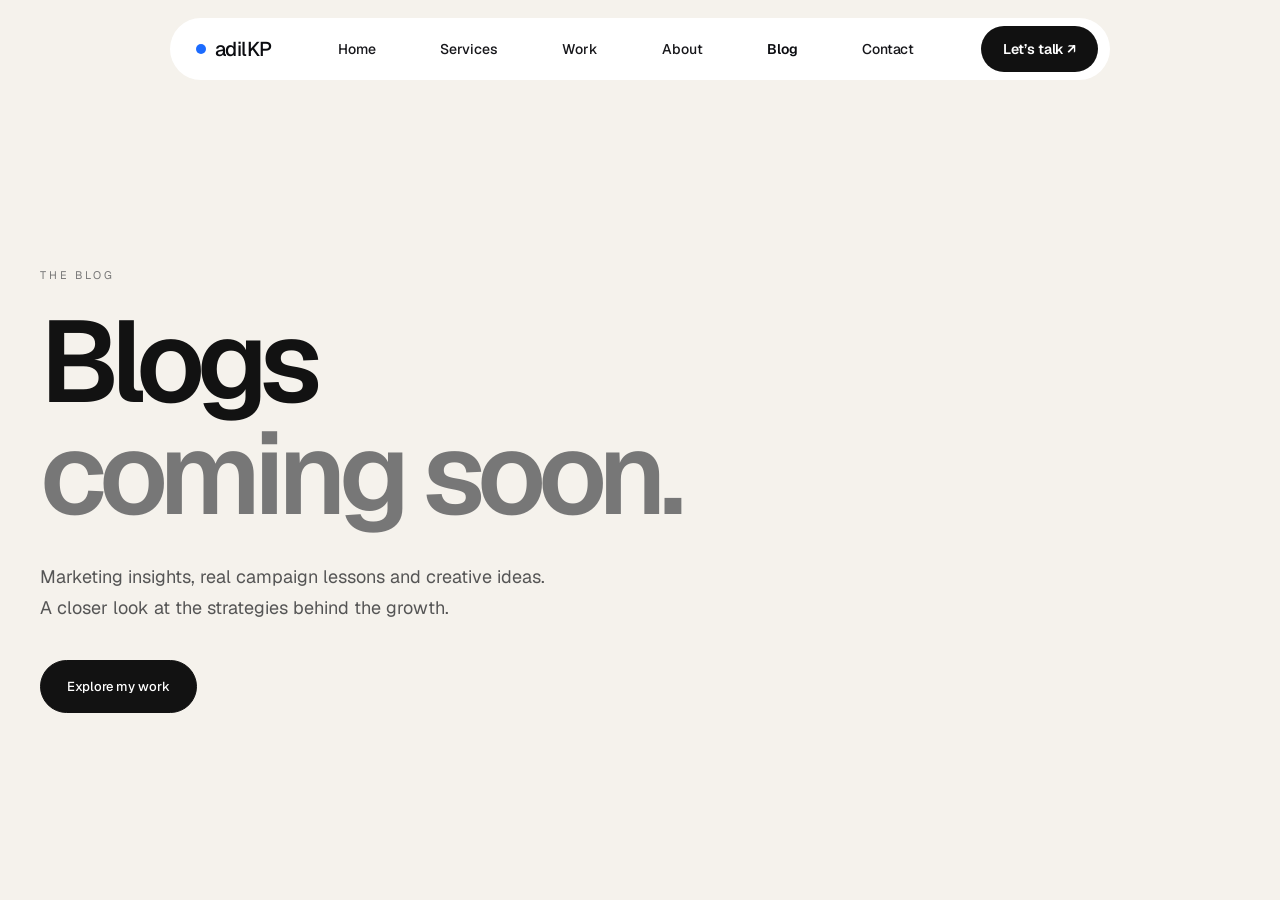
==== blog/index.html @ 47e691b7 "Update portfolio pages and soften profile card glow" ====
<!doctype html>
<html lang="en">
<head>
  <meta charset="utf-8">
  <meta name="viewport" content="width=device-width,initial-scale=1">
  <base href="/">
  <title>Blog — Mohammed Adil KP</title>
  <meta name="description" content="Marketing insights, campaign lessons and creative ideas from Mohammed Adil KP. Blogs coming soon.">
  <link rel="canonical" href="https://adilkp.vercel.app/blog">
  <link rel="icon" href="assets/favicon.svg" type="image/svg+xml">
  <link rel="stylesheet" href="css/style.css?v=18">
  <link rel="preload" href="assets/fonts/geist-variable.ttf" as="font" type="font/ttf" crossorigin>
  <script defer src="js/blog.js"></script>
</head>
<body class="home-page blog-page">
  <a class="skip-link" href="#main">Skip to content</a>
    <header class="floating-header" id="site-header">
    <div class="header-pill-inner">
      <a class="brand-pill" href="/" aria-label="Adil KP home">
        <span class="brand-dot" aria-hidden="true"></span>
        <span class="brand-text">adilKP</span>
      </a>

      <nav class="nav-pill-track" id="navigation" aria-label="Main navigation">
        <span class="nav-hover-box" aria-hidden="true"></span>
        <a href="/" class="nav-link">Home</a>
        <a href="/services" class="nav-link">Services</a>
        <a href="/work" class="nav-link">Work</a>
        <a href="/about" class="nav-link">About</a>
        <a href="/blog" class="nav-link" aria-current="page">Blog</a>
        <a href="/contact" class="nav-link">Contact</a>
      </nav>

      <div class="header-cta-wrap">
        <a href="/contact" class="header-cta-btn">Let’s talk ↗</a>
        <button class="mobile-toggle" aria-label="Toggle navigation" aria-expanded="false" aria-controls="navigation">
          <span></span><span></span><span></span>
        </button>
      </div>
    </div>
  </header>
  <main id="main">
    <section class="blog-hero" aria-labelledby="blog-heading">
      <div class="wrap">
        <p class="growth-services-eyebrow">THE BLOG</p>
        <h1 id="blog-heading">Blogs<br><span>coming soon.</span></h1>
        <p class="blog-hero-description">Marketing insights, real campaign lessons and creative ideas.<br>A closer look at the strategies behind the growth.</p>
        <a class="button" href="/work">Explore my work</a>
      </div>
    </section>
  </main>
</body>
</html>
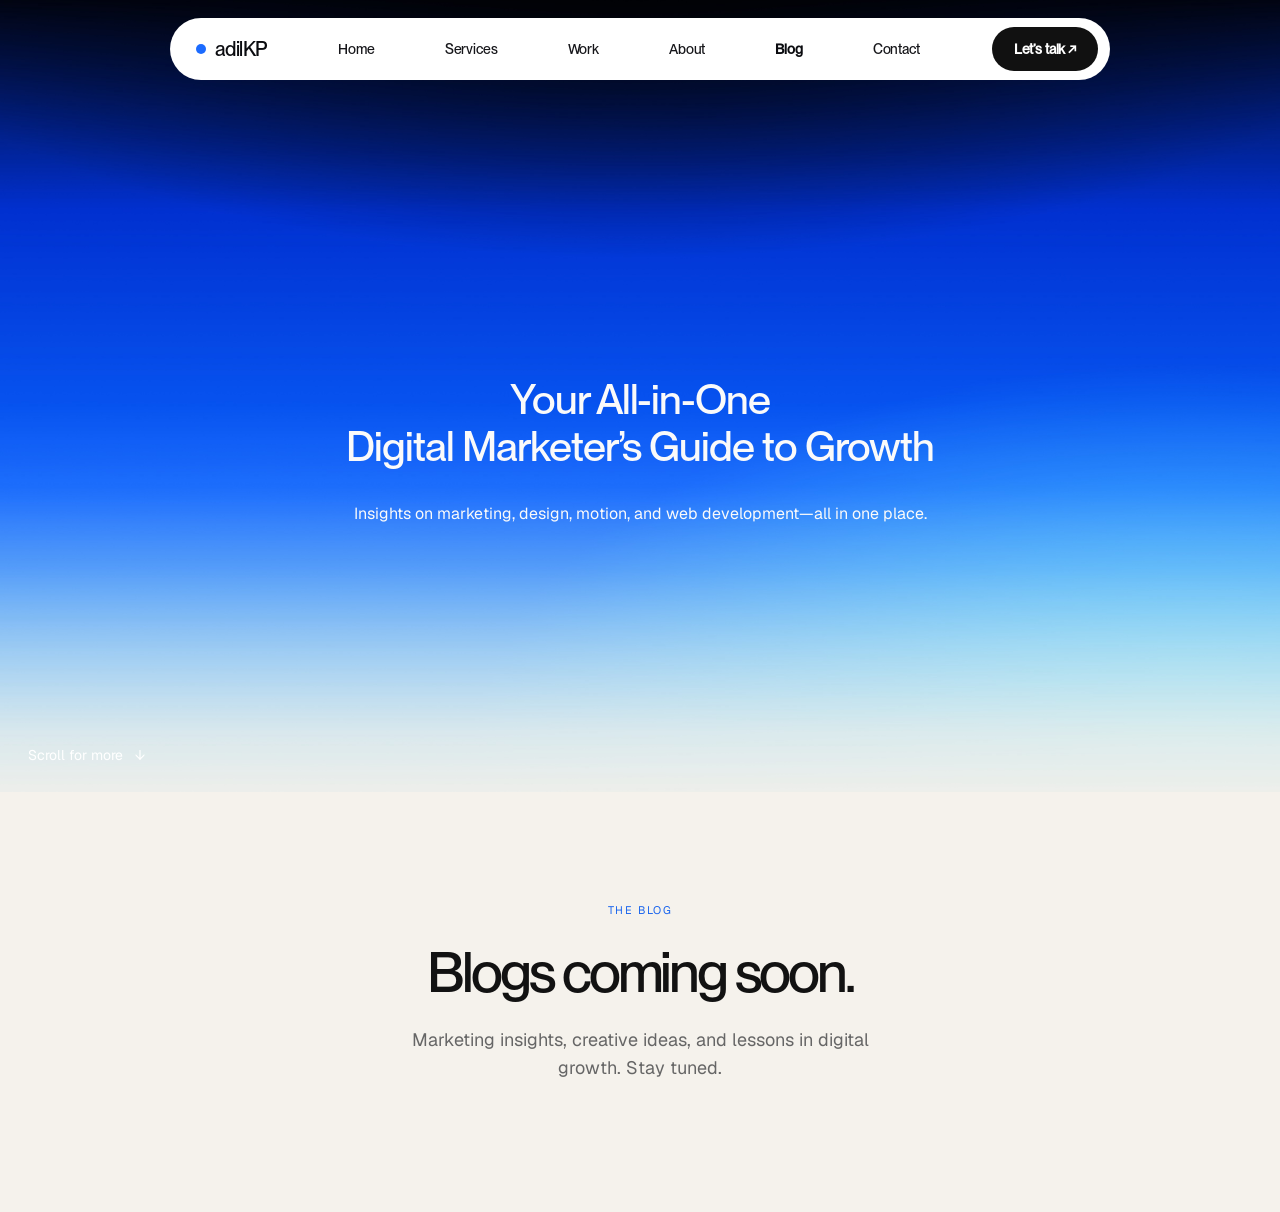
==== commit d5575af1: "Update blog hero and sliding glass testimonials" ====
--- a/blog/index.html
+++ b/blog/index.html
@@ -5,10 +5,12 @@
   <meta name="viewport" content="width=device-width,initial-scale=1">
   <base href="/">
   <title>Blog — Mohammed Adil KP</title>
-  <meta name="description" content="Marketing insights, campaign lessons and creative ideas from Mohammed Adil KP. Blogs coming soon.">
+  <meta name="description" content="Insights on marketing, design, motion, and web development—all in one place.">
   <link rel="canonical" href="https://adilkp.vercel.app/blog">
   <link rel="icon" href="assets/favicon.svg" type="image/svg+xml">
-  <link rel="stylesheet" href="css/style.css?v=18">
+  <link rel="stylesheet" href="css/style.css?v=21">
+  <link rel="preload" as="image" href="assets/hero-background.jpg" type="image/jpeg">
+  <link rel="preload" href="assets/fonts/ppneuemontreal-medium.otf" as="font" type="font/otf" crossorigin>
   <link rel="preload" href="assets/fonts/geist-variable.ttf" as="font" type="font/ttf" crossorigin>
   <script defer src="js/blog.js"></script>
 </head>
@@ -42,11 +44,15 @@
   <main id="main">
     <section class="blog-hero" aria-labelledby="blog-heading">
       <div class="wrap">
-        <p class="growth-services-eyebrow">THE BLOG</p>
-        <h1 id="blog-heading">Blogs<br><span>coming soon.</span></h1>
-        <p class="blog-hero-description">Marketing insights, real campaign lessons and creative ideas.<br>A closer look at the strategies behind the growth.</p>
-        <a class="button" href="/work">Explore my work</a>
+        <h1 id="blog-heading">Your All-in-One<br>Digital Marketer’s Guide to Growth</h1>
+        <p class="blog-hero-description">Insights on marketing, design, motion, and web development—all in one place.</p>
       </div>
+      <a class="blog-scroll-cue" href="#upcoming-blogs">Scroll for more <span aria-hidden="true">↓</span></a>
+    </section>
+    <section class="blog-coming-soon" id="upcoming-blogs" aria-labelledby="upcoming-blogs-heading">
+      <p class="eyebrow">THE BLOG</p>
+      <h2 id="upcoming-blogs-heading">Blogs coming soon.</h2>
+      <p>Marketing insights, creative ideas, and lessons in digital growth. Stay tuned.</p>
     </section>
   </main>
 </body>
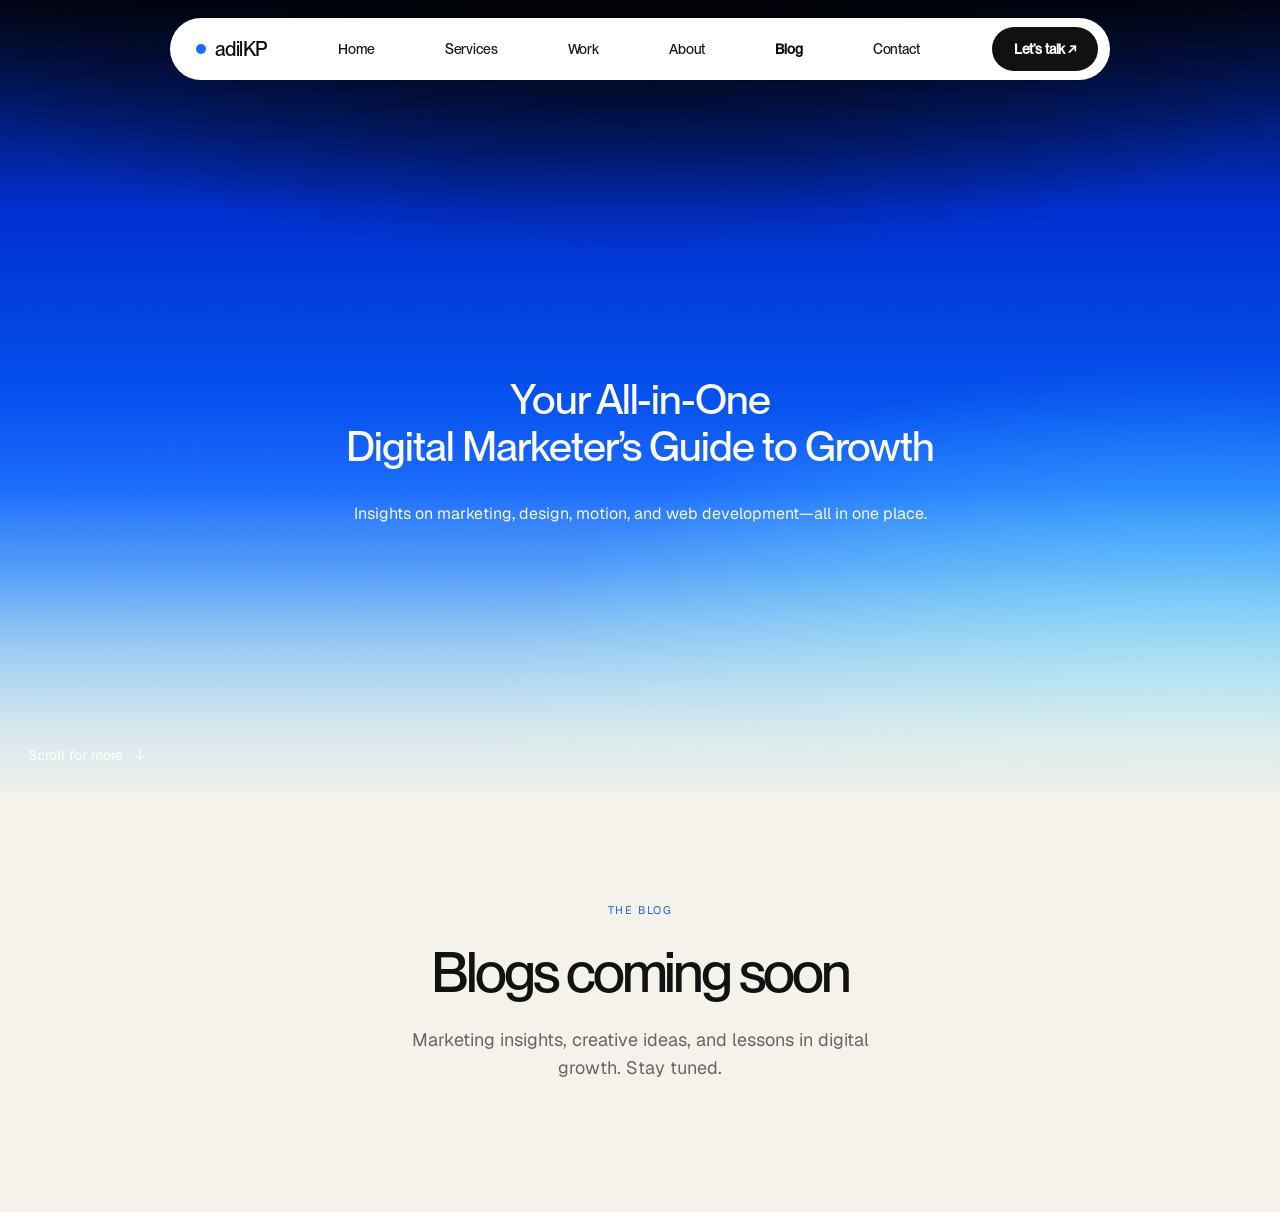
==== commit 84d763a7: "Update contact page, featured projects and interactive work gallery" ====
--- a/blog/index.html
+++ b/blog/index.html
@@ -8,7 +8,7 @@
   <meta name="description" content="Insights on marketing, design, motion, and web development—all in one place.">
   <link rel="canonical" href="https://adilkp.vercel.app/blog">
   <link rel="icon" href="assets/favicon.svg" type="image/svg+xml">
-  <link rel="stylesheet" href="css/style.css?v=21">
+  <link rel="stylesheet" href="css/style.css?v=27">
   <link rel="preload" as="image" href="assets/hero-background.jpg" type="image/jpeg">
   <link rel="preload" href="assets/fonts/ppneuemontreal-medium.otf" as="font" type="font/otf" crossorigin>
   <link rel="preload" href="assets/fonts/geist-variable.ttf" as="font" type="font/ttf" crossorigin>
@@ -51,7 +51,7 @@
     </section>
     <section class="blog-coming-soon" id="upcoming-blogs" aria-labelledby="upcoming-blogs-heading">
       <p class="eyebrow">THE BLOG</p>
-      <h2 id="upcoming-blogs-heading">Blogs coming soon.</h2>
+      <h2 id="upcoming-blogs-heading">Blogs coming soon</h2>
       <p>Marketing insights, creative ideas, and lessons in digital growth. Stay tuned.</p>
     </section>
   </main>
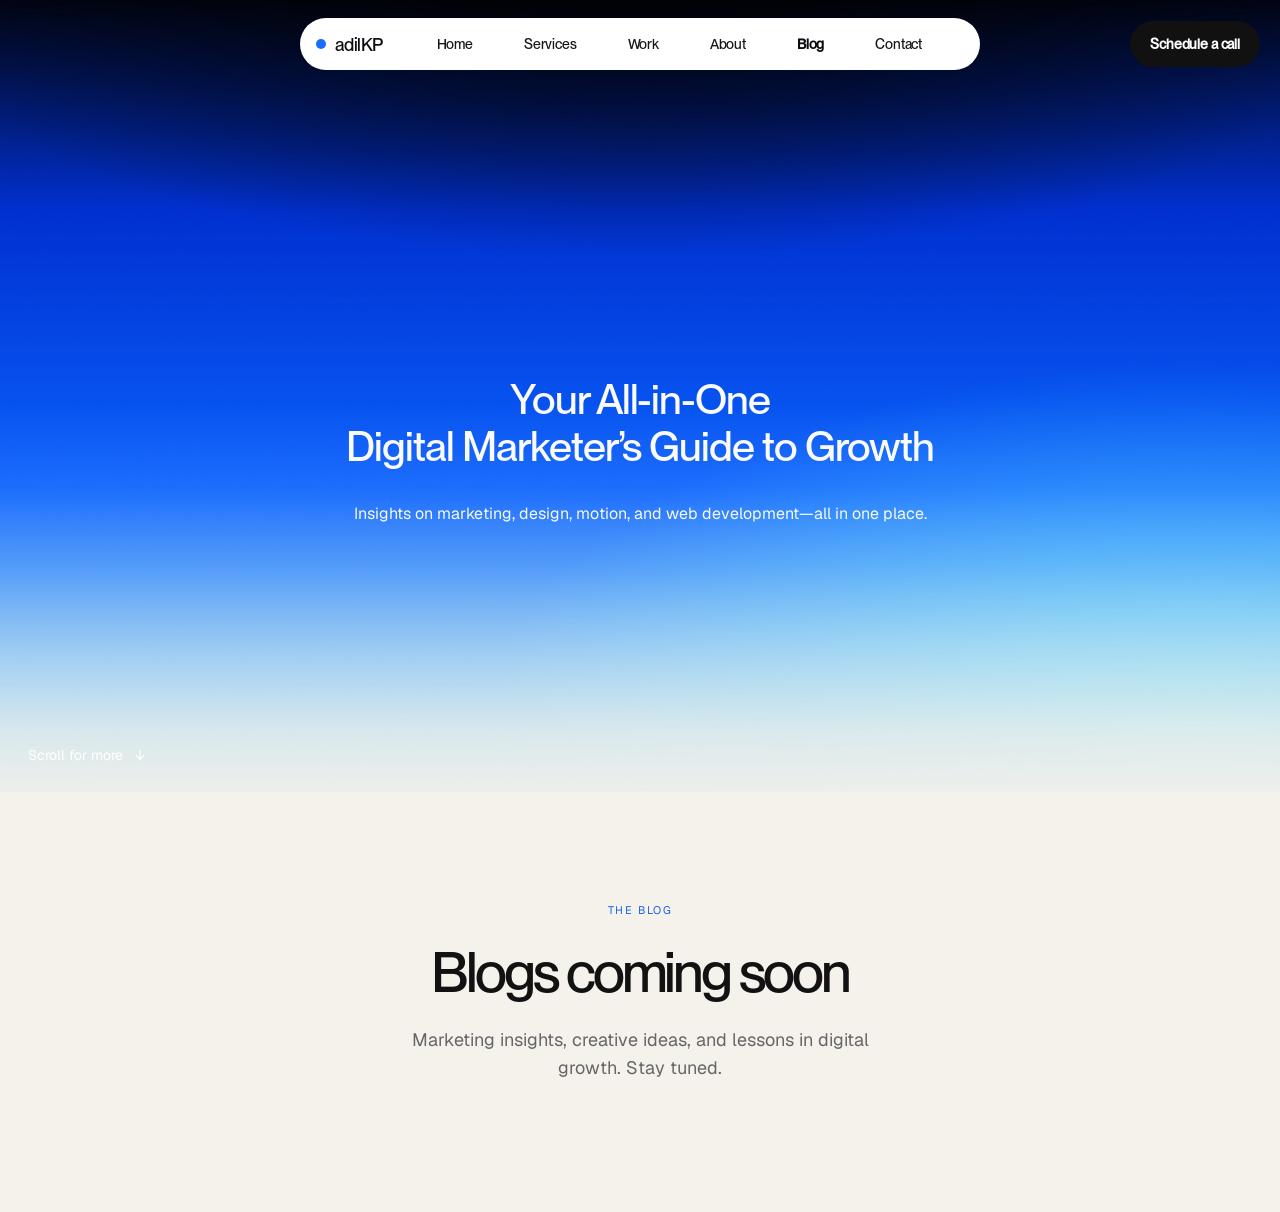
==== commit 7dca3fec: "Add Calendly scheduling and responsive mobile navigation" ====
--- a/blog/index.html
+++ b/blog/index.html
@@ -8,7 +8,7 @@
   <meta name="description" content="Insights on marketing, design, motion, and web development—all in one place.">
   <link rel="canonical" href="https://adilkp.vercel.app/blog">
   <link rel="icon" href="assets/favicon.svg" type="image/svg+xml">
-  <link rel="stylesheet" href="css/style.css?v=27">
+  <link rel="stylesheet" href="css/style.css?v=32">
   <link rel="preload" as="image" href="assets/hero-background.jpg" type="image/jpeg">
   <link rel="preload" href="assets/fonts/ppneuemontreal-medium.otf" as="font" type="font/otf" crossorigin>
   <link rel="preload" href="assets/fonts/geist-variable.ttf" as="font" type="font/ttf" crossorigin>
@@ -31,15 +31,16 @@
         <a href="/about" class="nav-link">About</a>
         <a href="/blog" class="nav-link" aria-current="page">Blog</a>
         <a href="/contact" class="nav-link">Contact</a>
+        <a href="https://calendly.com/mohammedaadhilkp" class="mobile-schedule-btn" data-schedule-call target="_blank" rel="noopener noreferrer"><span class="schedule-call-dot" aria-hidden="true"></span>Schedule a call</a>
       </nav>
 
       <div class="header-cta-wrap">
-        <a href="/contact" class="header-cta-btn">Let’s talk ↗</a>
         <button class="mobile-toggle" aria-label="Toggle navigation" aria-expanded="false" aria-controls="navigation">
           <span></span><span></span><span></span>
         </button>
       </div>
     </div>
+    <a href="https://calendly.com/mohammedaadhilkp" class="header-cta-btn" data-schedule-call target="_blank" rel="noopener noreferrer">Schedule a call</a>
   </header>
   <main id="main">
     <section class="blog-hero" aria-labelledby="blog-heading">
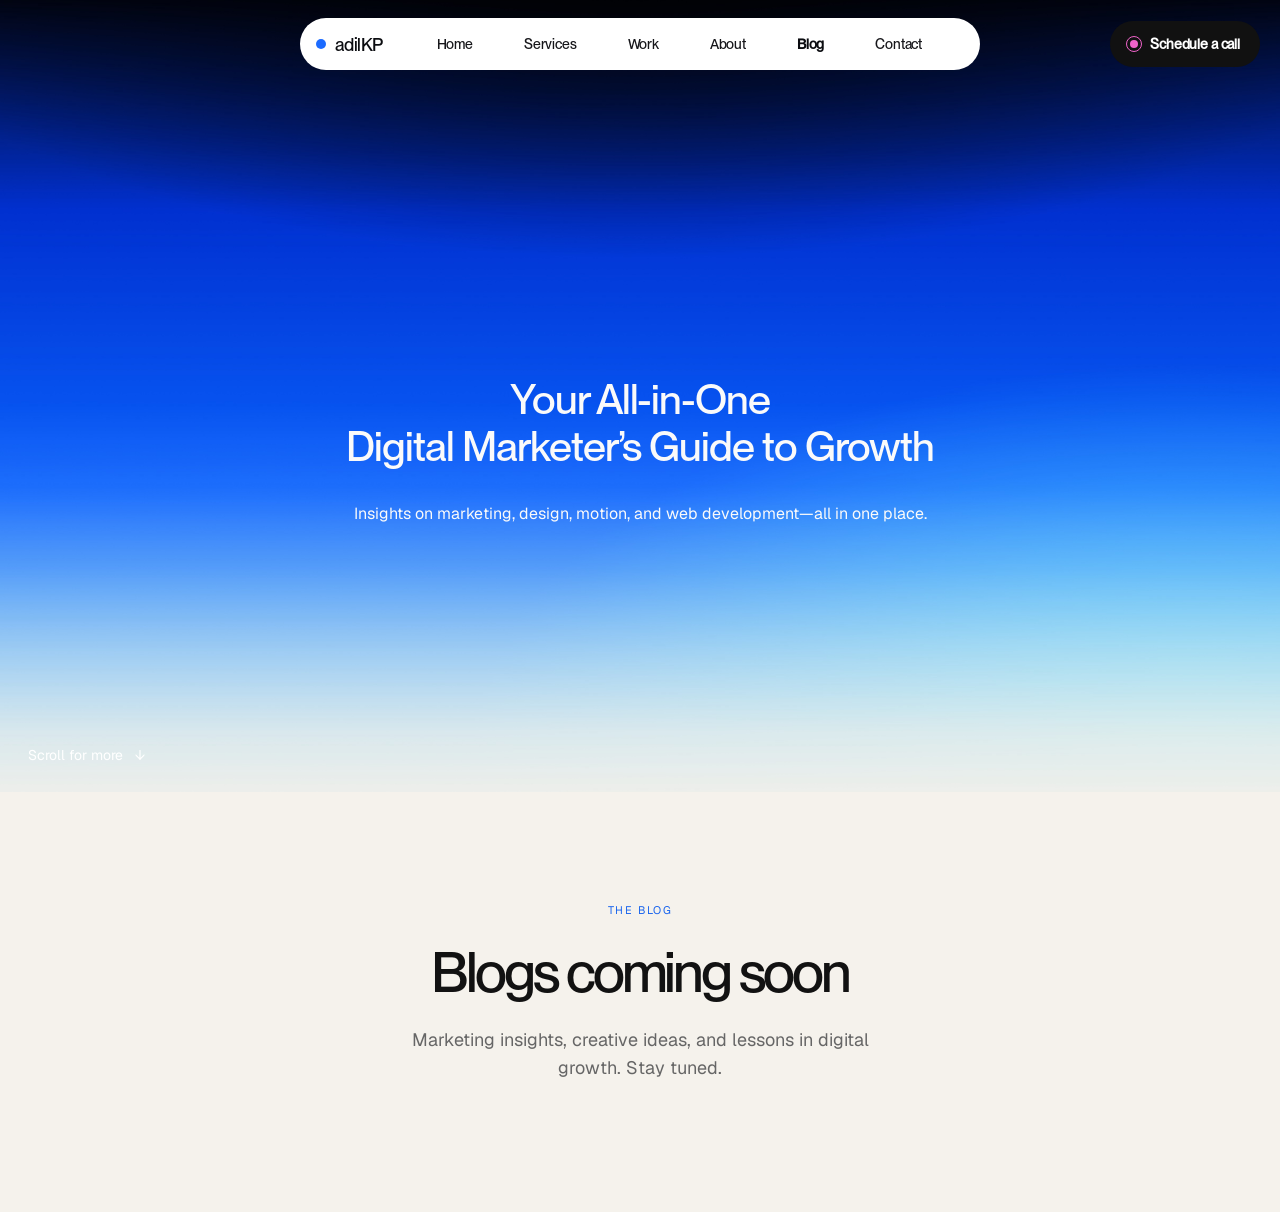
==== commit adaaa79e: "Add pulsing dots to scheduling buttons" ====
--- a/blog/index.html
+++ b/blog/index.html
@@ -8,7 +8,7 @@
   <meta name="description" content="Insights on marketing, design, motion, and web development—all in one place.">
   <link rel="canonical" href="https://adilkp.vercel.app/blog">
   <link rel="icon" href="assets/favicon.svg" type="image/svg+xml">
-  <link rel="stylesheet" href="css/style.css?v=32">
+  <link rel="stylesheet" href="css/style.css?v=33">
   <link rel="preload" as="image" href="assets/hero-background.jpg" type="image/jpeg">
   <link rel="preload" href="assets/fonts/ppneuemontreal-medium.otf" as="font" type="font/otf" crossorigin>
   <link rel="preload" href="assets/fonts/geist-variable.ttf" as="font" type="font/ttf" crossorigin>
@@ -40,7 +40,7 @@
         </button>
       </div>
     </div>
-    <a href="https://calendly.com/mohammedaadhilkp" class="header-cta-btn" data-schedule-call target="_blank" rel="noopener noreferrer">Schedule a call</a>
+    <a href="https://calendly.com/mohammedaadhilkp" class="header-cta-btn" data-schedule-call target="_blank" rel="noopener noreferrer"><span class="schedule-call-dot" aria-hidden="true"></span>Schedule a call</a>
   </header>
   <main id="main">
     <section class="blog-hero" aria-labelledby="blog-heading">
